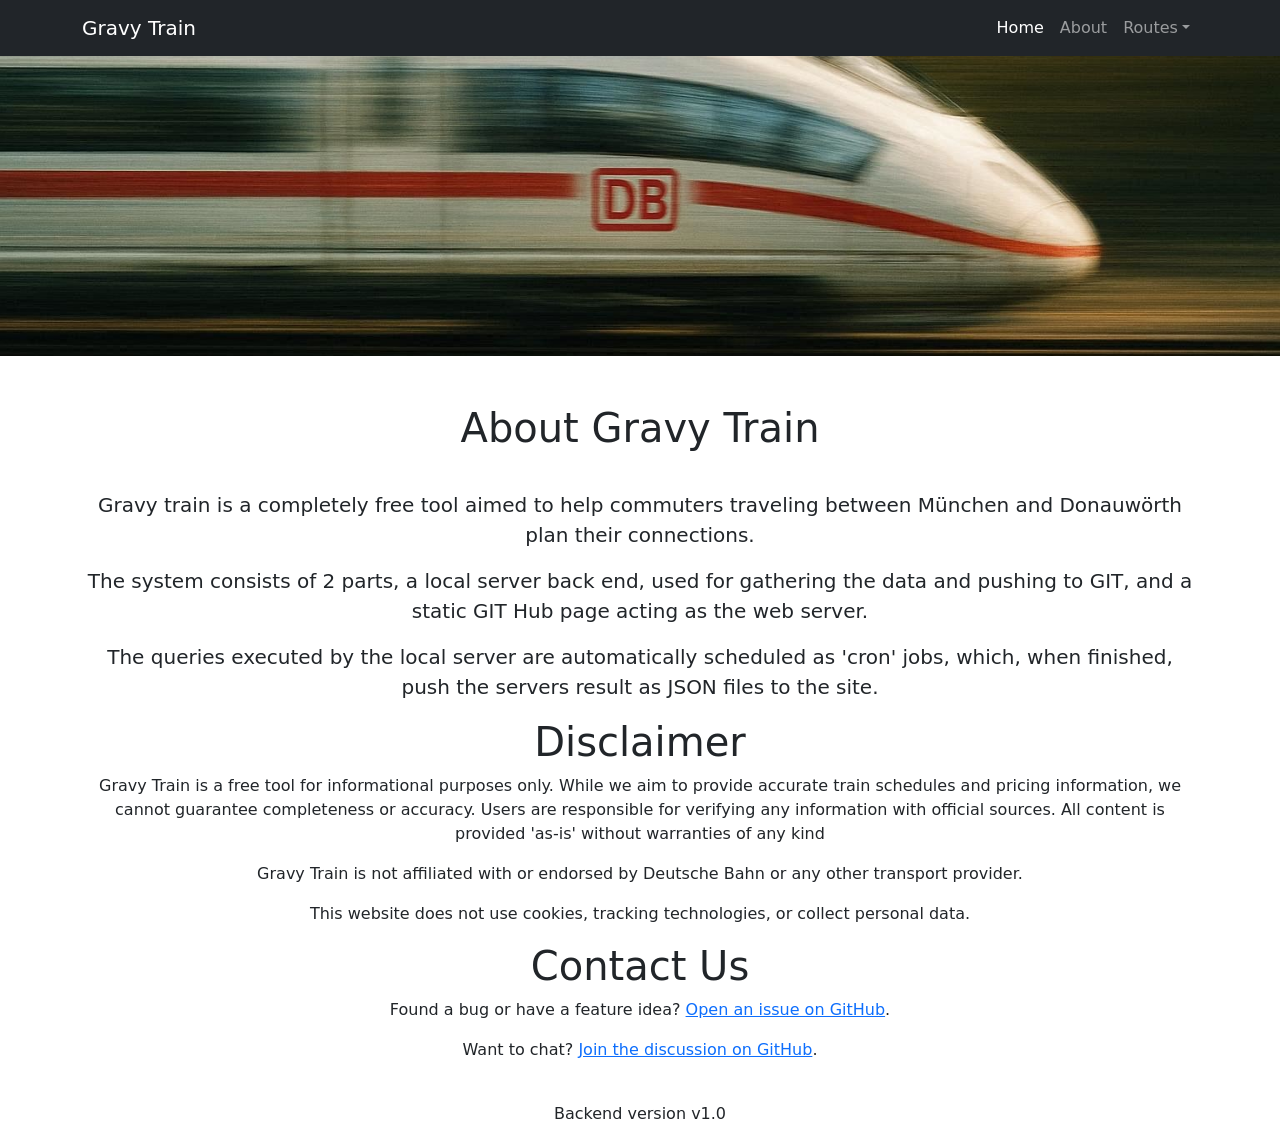
==== docs/about.html @ 5bf8ff0d "First working version of the site, complete with 1 month data" ====
<!DOCTYPE html>
<html lang="en">
  <head>

    <meta http-equiv="content-type" content="text/html; charset=UTF-8">
    <meta charset="utf-8">
    <meta name="viewport" content="width=device-width, initial-scale=1,
      shrink-to-fit=no">
    <meta name="description" content="">
    <meta name="author" content="">
    <title>About Gravy Train</title>
    <!-- Favicon-->
    <link rel="icon" type="image/x-icon" href="assets/favicon.ico">
    <!-- Core theme CSS (includes Bootstrap)-->
    <link href="css/styles.css" rel="stylesheet">
  </head>
  <body>
    <!-- Responsive navbar-->
    <nav class="navbar navbar-expand-lg navbar-dark bg-dark">
      <div class="container"> <a class="navbar-brand" href="index.html">Gravy
          Train</a> <button class="navbar-toggler" type="button"
          data-bs-toggle="collapse"
          data-bs-target="#navbarSupportedContent"
          aria-controls="navbarSupportedContent" aria-expanded="false"
          aria-label="Toggle navigation"><span
            class="navbar-toggler-icon"></span></button>
        <div class="collapse navbar-collapse"
          id="navbarSupportedContent">
          <ul class="navbar-nav ms-auto mb-2 mb-lg-0">
            <li class="nav-item"><a class="nav-link active"
                aria-current="page" href="index.html">Home</a></li>
            <li class="nav-item"><a class="nav-link" href="about.html">About <br>
              </a></li>
            <li class="nav-item dropdown"> <a class="nav-link
                dropdown-toggle" id="navbarDropdown" href="#"
                role="button" data-bs-toggle="dropdown"
                aria-expanded="false">Routes</a>
              <ul class="dropdown-menu dropdown-menu-end"
                aria-labelledby="navbarDropdown">
                <li><a class="dropdown-item" href="Routes/hbf-don.html">München Hbf -> Donauwörth</a></li>
                <li><a class="dropdown-item" href="Routes/pasing-don.html">München Pasing -> Donauwörth</a></li>
                <li><a class="dropdown-item" href="Routes/don-hbf.html">Donauwörth -> München Hbf</a></li>
                <li><a class="dropdown-item" href="Routes/don-pasing.html">Donauwörth -> München Pasing</a></li>
              </ul>
            </li>
          </ul>
        </div>
      </div>
    </nav>
    <!-- Banner -->
      <div class="hero-banner">
      <div class="hero-text">
      <!-- Optional text over the image -->
      <!-- <h1>Welcome To Gravy Train</h1> -->
  </div>
</div>

    <!-- Page content-->
    <div class="container">
      <div class="text-center mt-5">
        <h1>About Gravy Train<br>
        </h1>
        <p class="lead"><br>
          Gravy train is a completely free tool aimed to help commuters traveling between München and Donauwörth plan their connections.<br>
        </p>
        <p class="lead">The system consists of 2 parts, a local server back end, used for gathering the data and pushing to GIT, and a static 
          GIT Hub page acting as the web server.<br>
        <p class="lead">The queries executed by the local server are automatically scheduled as 'cron' jobs, which, when finished, 
          push the servers result as JSON files to the site.<br>
        </p>
        <h1>Disclaimer<br>
        </h1>
        <p>Gravy Train is a free tool for informational purposes only. 
          While we aim to provide accurate train schedules and pricing information, we cannot guarantee completeness or accuracy. 
          Users are responsible for verifying any information with official sources. 
          All content is provided 'as-is' without warranties of any kind<br>
        </p>
        <p>Gravy Train is not affiliated with or endorsed by Deutsche Bahn or any other transport provider.<br>
        </p>
        <p>This website does not use cookies, tracking technologies, or collect personal data.<br>
        </p>
        <h1>Contact Us<br>
        </h1>
        <p> Found a bug or have a feature idea? 
        <a href="https://github.com/danwhitehead90/Gravy-Train/issues" target="_blank"> Open an issue on GitHub</a>.
        </p>
        <p> Want to chat? 
        <a href="https://github.com/danwhitehead90/Gravy-Train/discussions" target="_blank"> Join the discussion on GitHub</a>.
        </p>
        
        <p><br>
          Backend version v1.0<br>
        </p>
      </div>
    </div>
    <!-- Bootstrap core JS-->
    <script src="https://cdn.jsdelivr.net/npm/bootstrap@5.2.3/dist/js/bootstrap.bundle.min.js"></script>
    <!-- Core theme JS-->
    <script src="js/scripts.js"></script>
  </body>
</html>
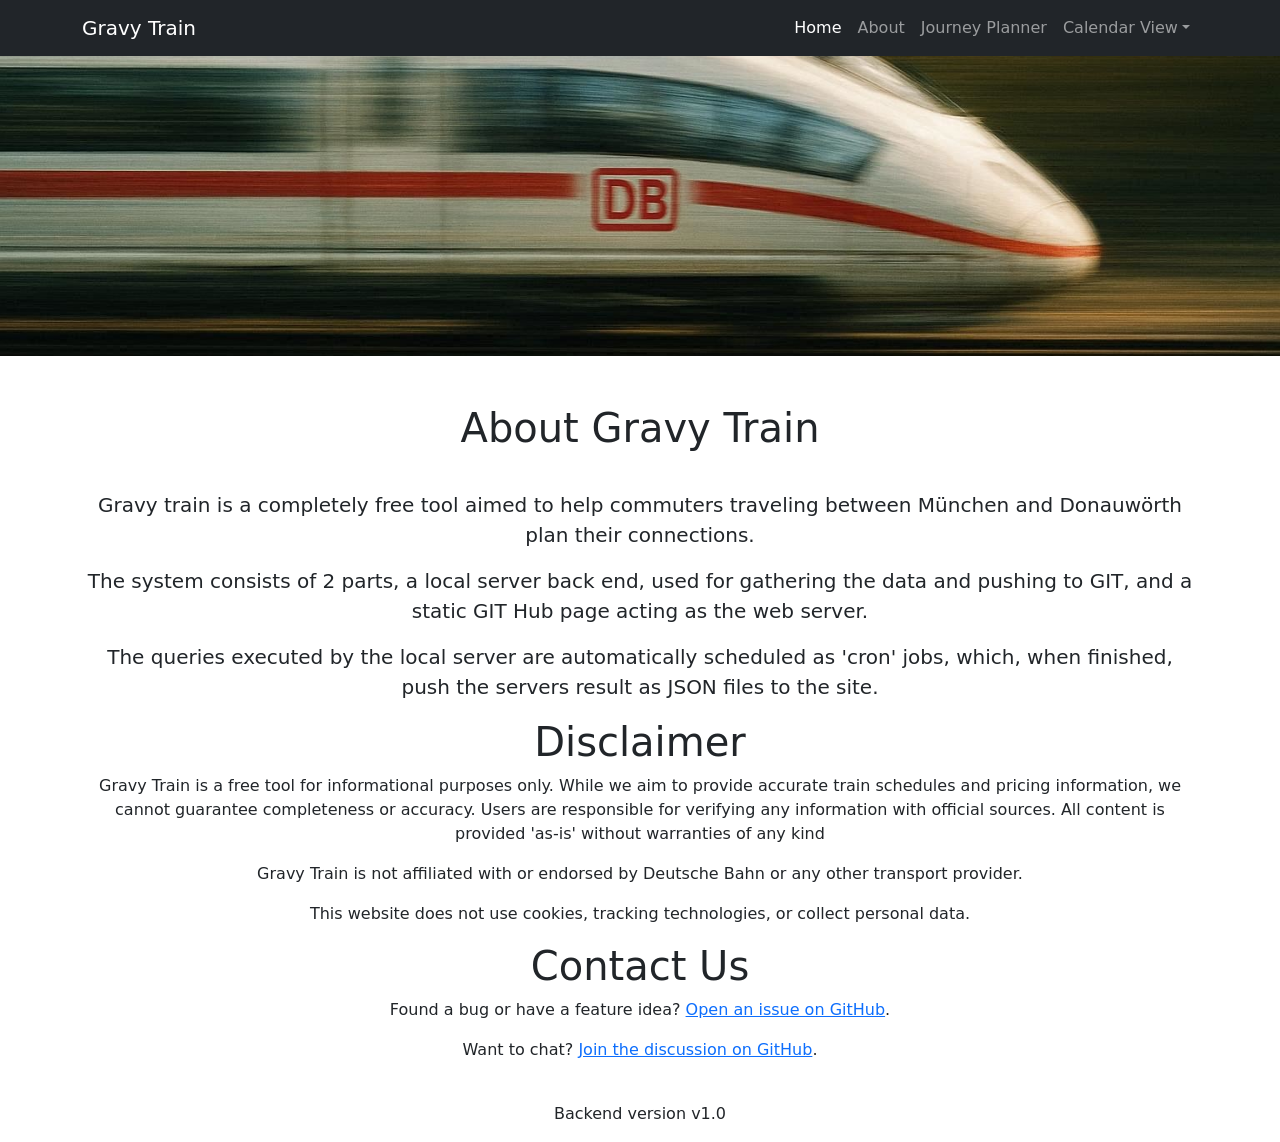
==== commit 4d7cc6bb: "Updated nav bar" ====
--- a/docs/about.html
+++ b/docs/about.html
@@ -31,10 +31,12 @@
                 aria-current="page" href="index.html">Home</a></li>
             <li class="nav-item"><a class="nav-link" href="about.html">About <br>
               </a></li>
+            <li class="nav-item"><a class="nav-link" href="../planner.html">Journey Planner <br>
+              </a></li>
             <li class="nav-item dropdown"> <a class="nav-link
                 dropdown-toggle" id="navbarDropdown" href="#"
                 role="button" data-bs-toggle="dropdown"
-                aria-expanded="false">Routes</a>
+                aria-expanded="false">Calendar View</a>
               <ul class="dropdown-menu dropdown-menu-end"
                 aria-labelledby="navbarDropdown">
                 <li><a class="dropdown-item" href="Routes/hbf-don.html">München Hbf -> Donauwörth</a></li>
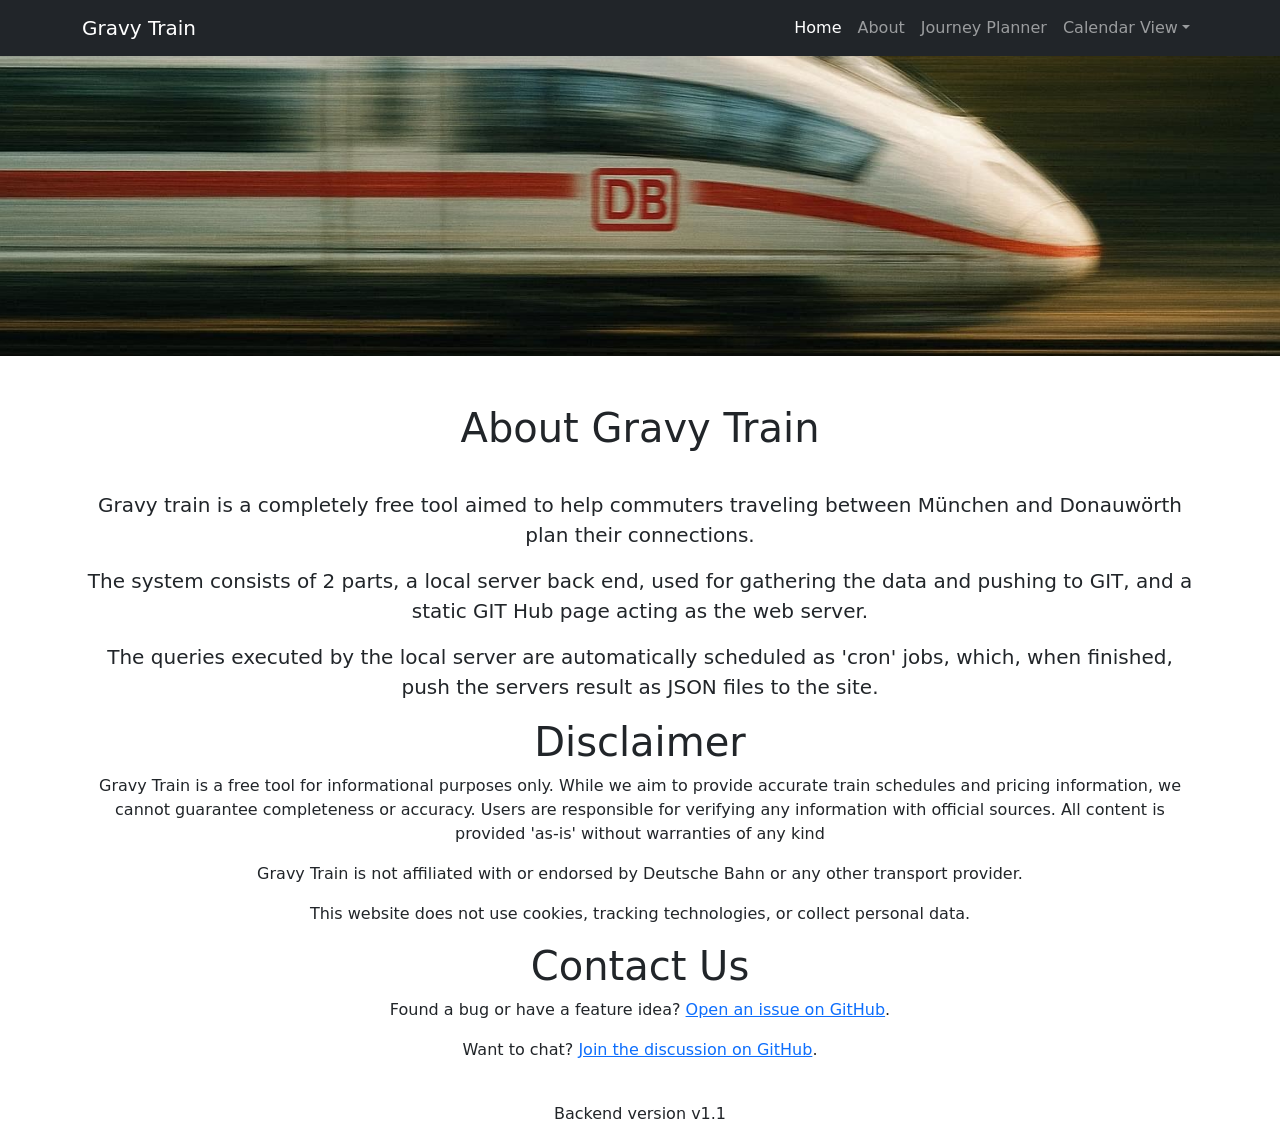
==== commit 4ff3e9a6: "Updated backend version" ====
--- a/docs/about.html
+++ b/docs/about.html
@@ -31,7 +31,7 @@
                 aria-current="page" href="index.html">Home</a></li>
             <li class="nav-item"><a class="nav-link" href="about.html">About <br>
               </a></li>
-            <li class="nav-item"><a class="nav-link" href="../planner.html">Journey Planner <br>
+            <li class="nav-item"><a class="nav-link" href="planner.html">Journey Planner <br>
               </a></li>
             <li class="nav-item dropdown"> <a class="nav-link
                 dropdown-toggle" id="navbarDropdown" href="#"
@@ -91,7 +91,7 @@
         </p>
         
         <p><br>
-          Backend version v1.0<br>
+          Backend version v1.1<br>
         </p>
       </div>
     </div>
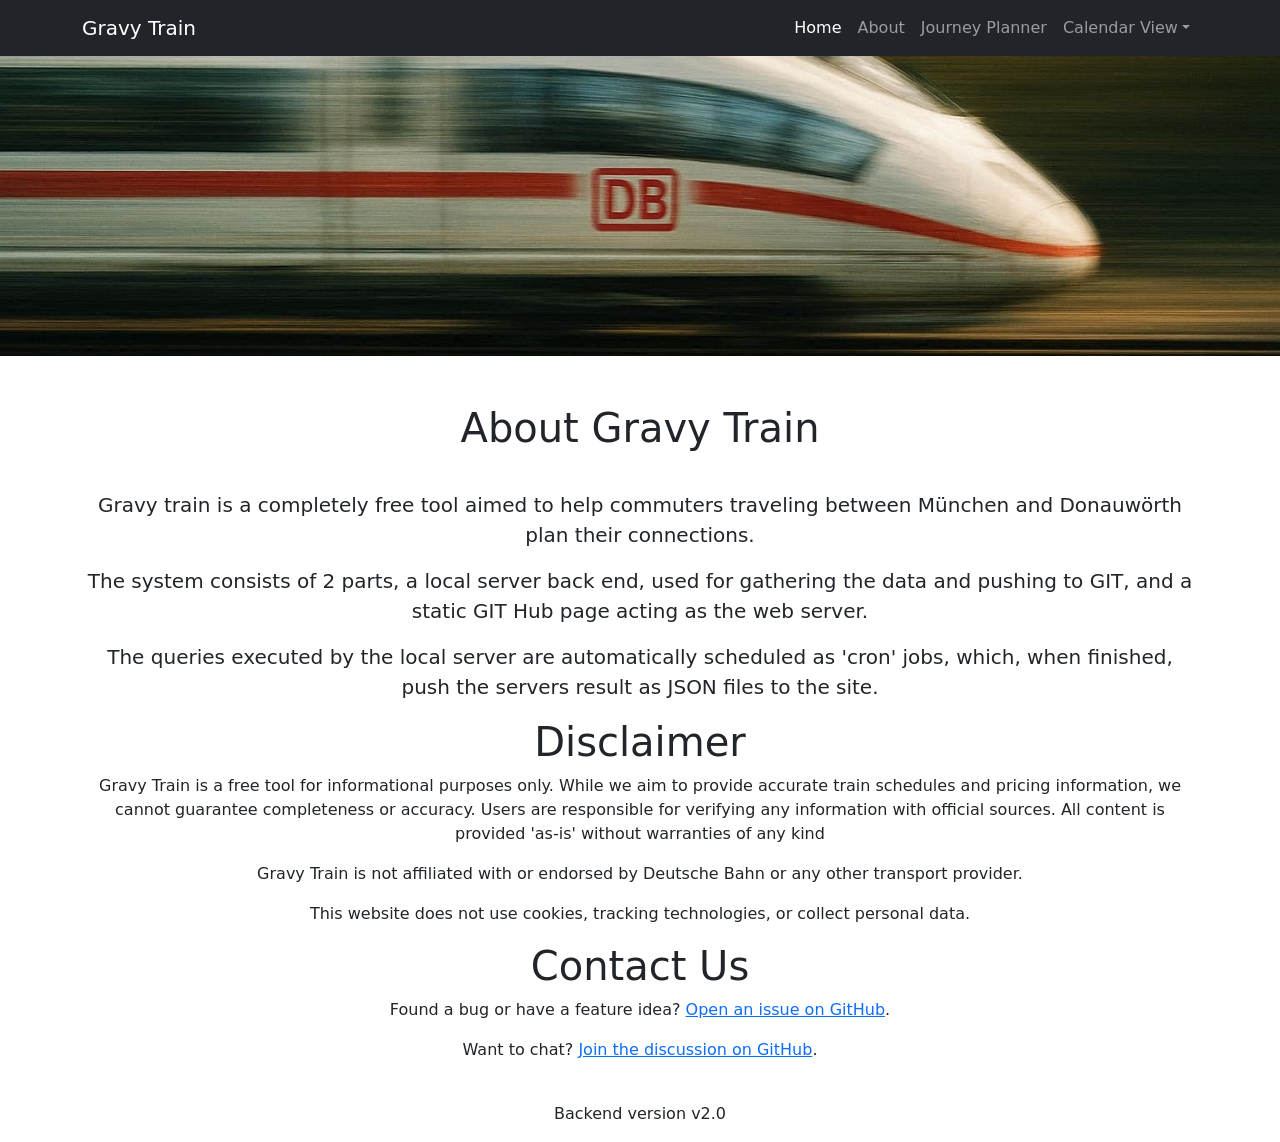
==== commit 2fcb6926: "Corrections on html layout" ====
--- a/docs/about.html
+++ b/docs/about.html
@@ -91,7 +91,7 @@
         </p>
         
         <p><br>
-          Backend version v1.1<br>
+          Backend version v2.0<br>
         </p>
       </div>
     </div>
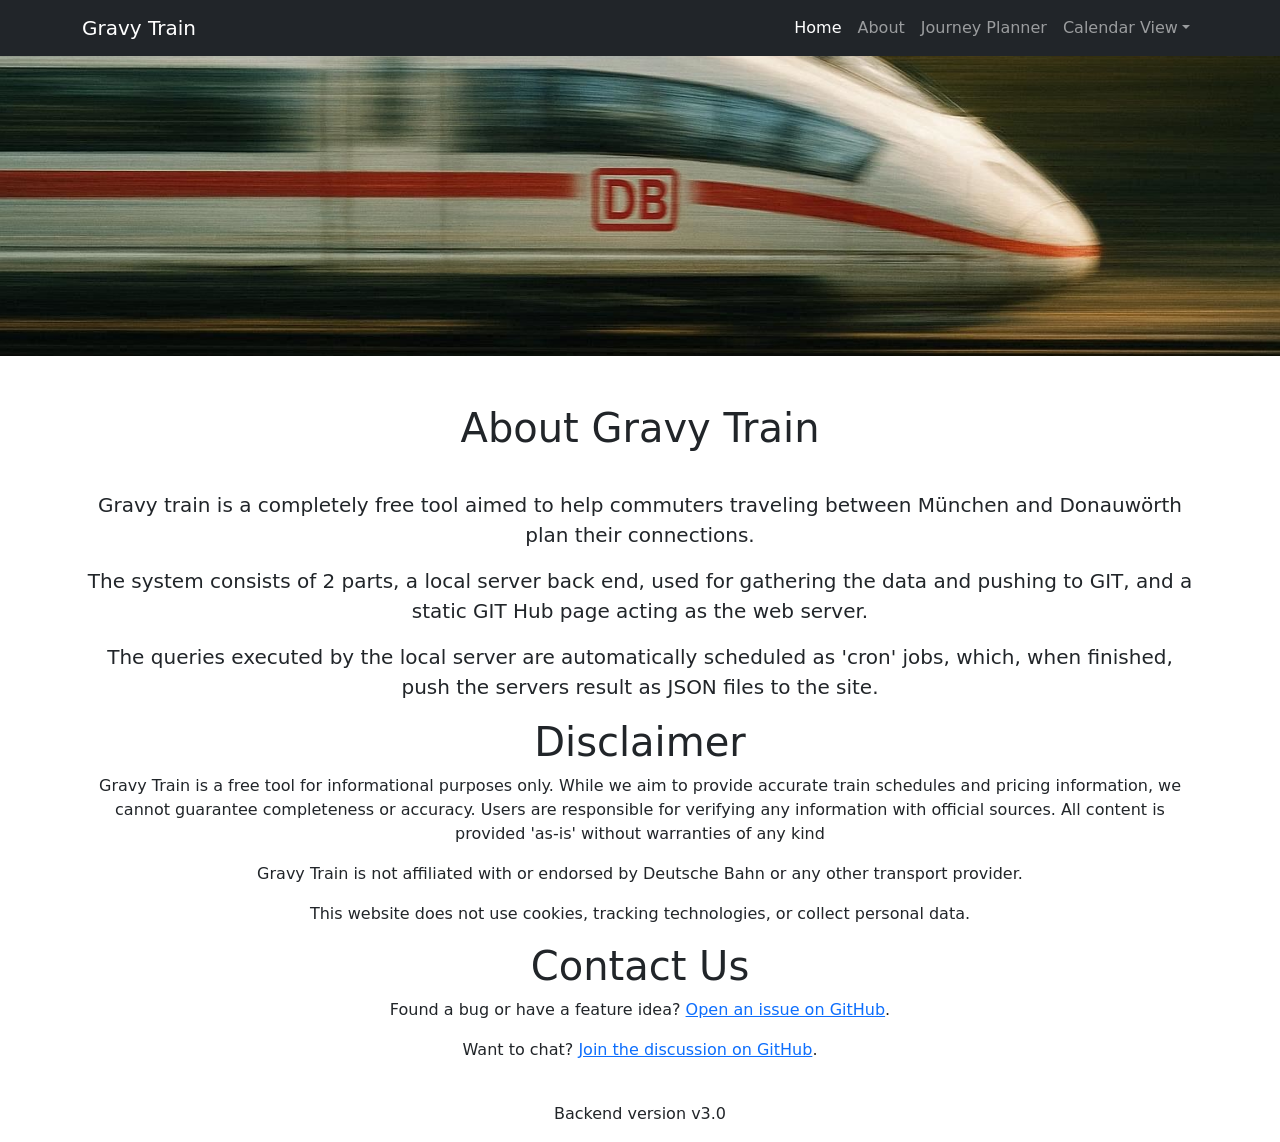
==== commit e1f6761e: "Updated prices 2026-06-13 10:36" ====
--- a/docs/about.html
+++ b/docs/about.html
@@ -91,7 +91,7 @@
         </p>
         
         <p><br>
-          Backend version v2.0<br>
+          Backend version v3.0<br>
         </p>
       </div>
     </div>
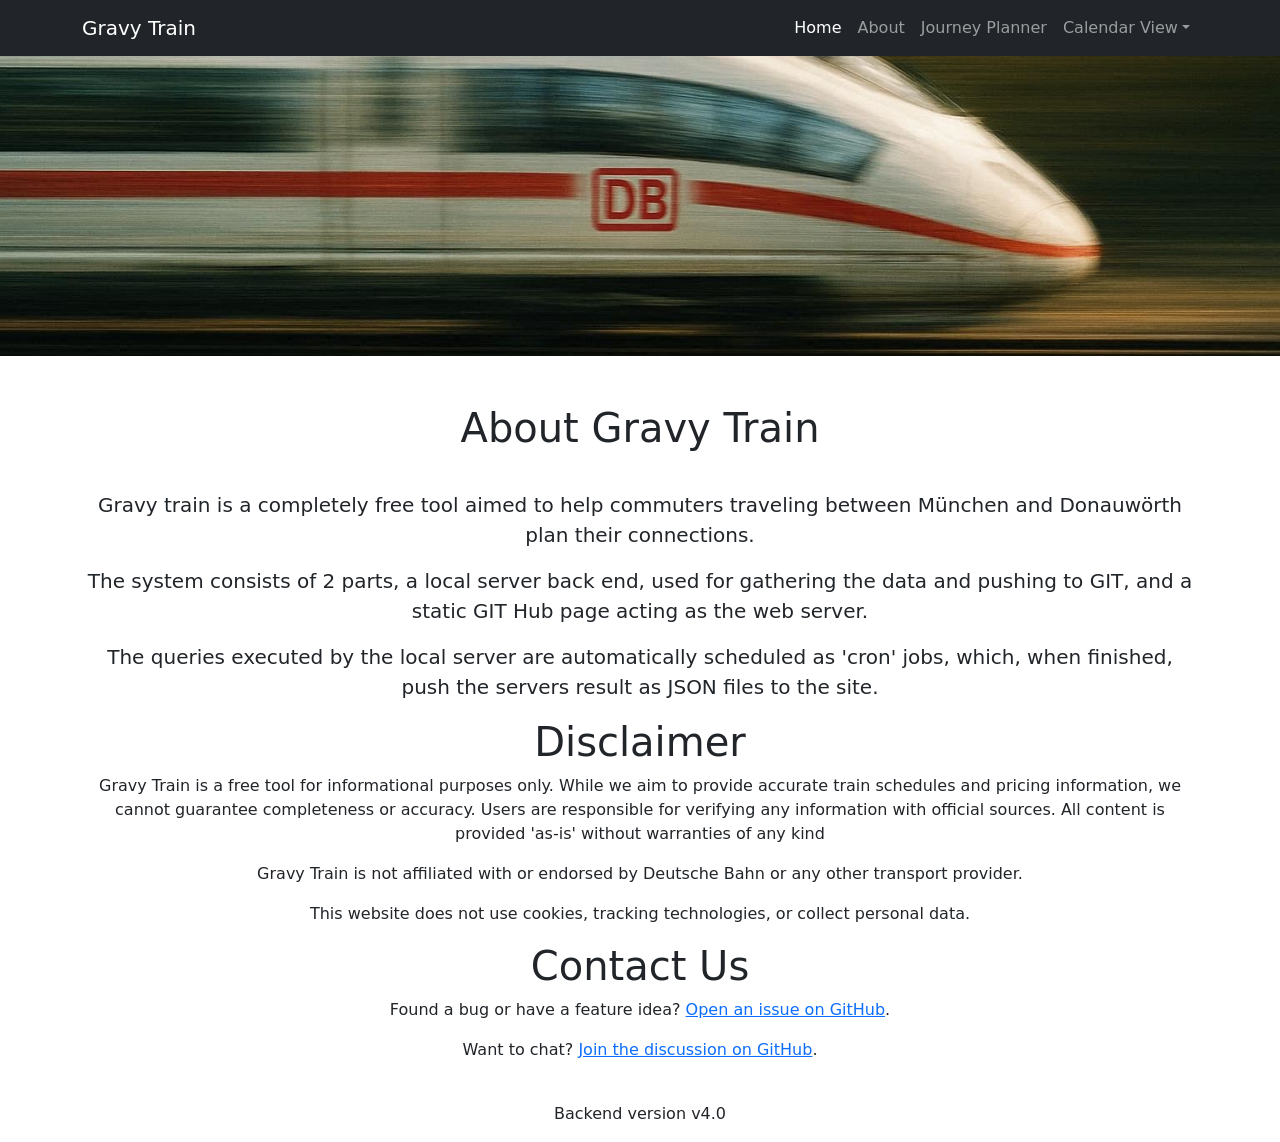
==== commit bf15b863: "Updated prices 2026-08-03 00:00" ====
--- a/docs/about.html
+++ b/docs/about.html
@@ -91,7 +91,7 @@
         </p>
         
         <p><br>
-          Backend version v3.0<br>
+          Backend version v4.0<br>
         </p>
       </div>
     </div>
